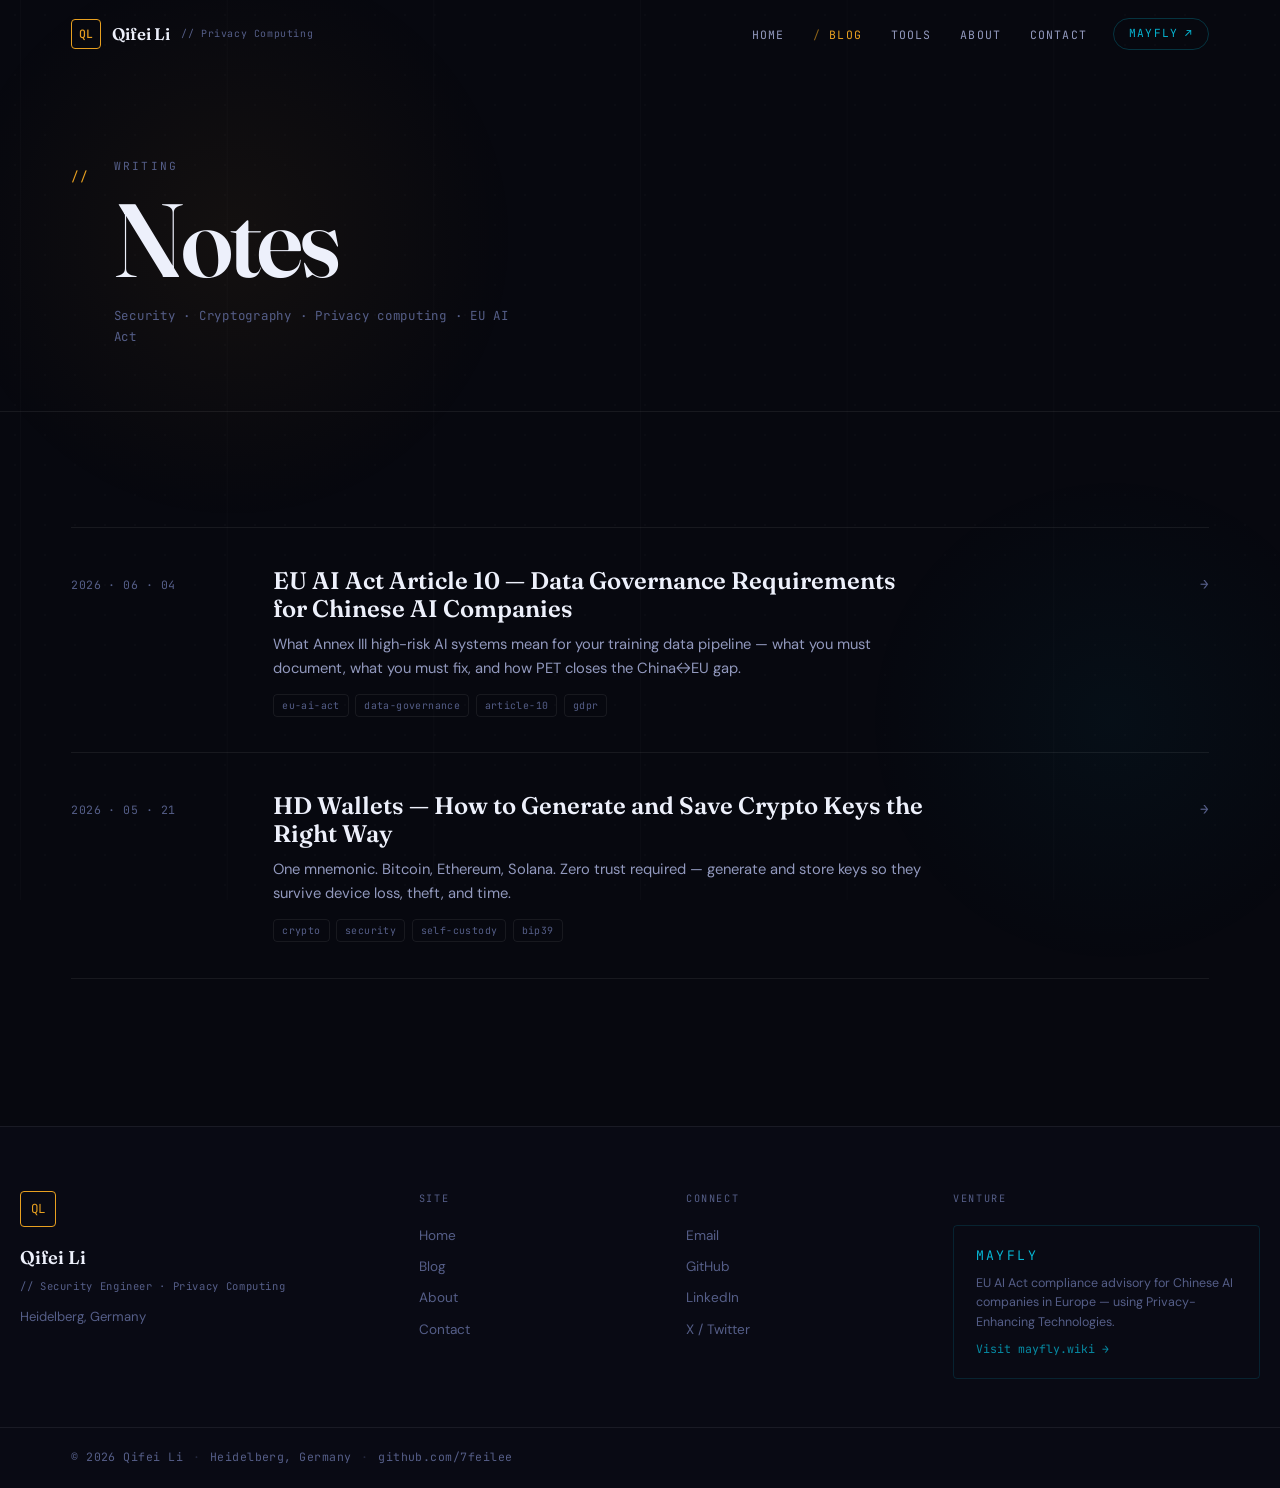
==== blog/index.html @ 4fc6ac73 "first commit" ====
<!DOCTYPE html>
<html lang="en">
<head>
  <meta charset="UTF-8" />
  <meta name="viewport" content="width=device-width, initial-scale=1.0" />
  <title>Blog — Qifei Li</title>
  <meta name="description" content="Thoughts on security engineering, cryptography, privacy computing, and the EU AI Act — by Qifei Li." />
  <link rel="icon" type="image/svg+xml" href="../favicon.svg" />
  <link rel="preconnect" href="https://fonts.googleapis.com" />
  <link rel="preconnect" href="https://fonts.gstatic.com" crossorigin />
  <link href="https://fonts.googleapis.com/css2?family=Fraunces:ital,opsz,wght@0,9..144,400;0,9..144,500;0,9..144,600;0,9..144,700;1,9..144,400;1,9..144,500;1,9..144,600&family=DM+Sans:ital,opsz,wght@0,9..40,300;0,9..40,400;0,9..40,500;1,9..40,400&family=JetBrains+Mono:wght@400;500&display=swap" rel="stylesheet" />
  <link rel="stylesheet" href="../site.css" />
  <style>
    .blog-list { display: flex; flex-direction: column; }
    .post { display: grid; grid-template-columns: 170px 1fr auto; gap: 2rem; align-items: baseline; padding: 2.2rem 0; border-top: 1px solid var(--line); text-decoration: none; color: inherit; transition: padding-left 0.25s, border-color 0.25s; }
    .post:last-child { border-bottom: 1px solid var(--line); }
    .post:hover { padding-left: 0.6rem; border-color: rgba(232,160,32,0.3); }
    .post-date { font-family: var(--font-mono); font-size: 0.72rem; letter-spacing: 0.04em; color: var(--text-3); padding-top: 0.4rem; }
    .post-body { max-width: 60ch; }
    .post-title { font-family: var(--font-display); font-size: 1.5rem; font-weight: 600; color: var(--text-1); line-height: 1.2; margin-bottom: 0.55rem; transition: color 0.2s; }
    .post:hover .post-title { color: var(--amber); }
    .post-tag { font-size: 0.92rem; color: var(--text-2); line-height: 1.6; margin-bottom: 0.85rem; }
    .post-tags { display: flex; flex-wrap: wrap; gap: 0.4rem; }
    .post-tags span { font-family: var(--font-mono); font-size: 0.62rem; letter-spacing: 0.04em; white-space: nowrap; color: var(--text-3); border: 1px solid var(--line); padding: 0.18rem 0.5rem; border-radius: var(--radius); }
    .post-arr { font-family: var(--font-mono); font-size: 0.9rem; color: var(--text-3); padding-top: 0.5rem; }
    .post:hover .post-arr { color: var(--amber); }
    @media (max-width: 700px) { .post { grid-template-columns: 1fr; gap: 0.7rem; } .post-arr { display: none; } }
  </style>
</head>
<body>
  <div class="blueprint" aria-hidden="true"></div>
  <div class="amb-glow a" aria-hidden="true"></div>
  <div class="amb-glow t" aria-hidden="true"></div>

  <nav id="nav">
    <div class="wrap nav-inner">
      <a href="../index.html" class="logo">
        <span class="logo-mark">QL</span>
        <span class="logo-name">Qifei&nbsp;Li</span>
        <span class="logo-tag">// Privacy&nbsp;Computing</span>
      </a>
      <ul class="nav-links">
        <li><a href="../index.html" class="nav-link">Home</a></li>
        <li><a href="../blog/index.html" class="nav-link active">Blog</a></li>
        <li><a href="../tools.html" class="nav-link">Tools</a></li>
        <li><a href="../about.html" class="nav-link">About</a></li>
        <li><a href="../contact.html" class="nav-link">Contact</a></li>
        <li><a href="https://mayfly.wiki" target="_blank" rel="noopener noreferrer" class="nav-venture"><span>MAYFLY</span> ↗</a></li>
      </ul>
      <button class="mobile-toggle" id="navToggle" aria-label="Toggle menu" aria-expanded="false"><span></span><span></span></button>
    </div>
    <div class="mobile-menu" id="mobileMenu">
      <a href="../index.html" class="mobile-link">Home</a>
      <a href="../blog/index.html" class="mobile-link">Blog</a>
      <a href="../tools.html" class="mobile-link">Tools</a>
      <a href="../about.html" class="mobile-link">About</a>
      <a href="../contact.html" class="mobile-link">Contact</a>
      <a href="https://mayfly.wiki" target="_blank" rel="noopener noreferrer" class="mobile-link mv">MAYFLY — EU AI Act Advisory ↗</a>
    </div>
  </nav>
  <header class="page-head">
    <div class="wrap page-head-row">
      <span class="page-head-idx">//</span>
      <div>
        <span class="page-kicker">Writing</span>
        <h1 class="page-h1">Notes</h1>
        <p class="page-sub">Security · Cryptography · Privacy computing · EU AI Act</p>
      </div>
    </div>
  </header>

  <section class="section">
    <div class="wrap">
      <div class="blog-list">
        <a href="eu-ai-act-art10-chinese-companies/" class="post" data-reveal>
          <span class="post-date">2026 · 06 · 04</span>
          <div class="post-body">
            <h2 class="post-title">EU AI Act Article 10 — Data Governance Requirements for Chinese AI Companies</h2>
            <p class="post-tag">What Annex III high-risk AI systems mean for your training data pipeline — what you must document, what you must fix, and how PET closes the China↔EU gap.</p>
            <div class="post-tags"><span>eu-ai-act</span><span>data-governance</span><span>article-10</span><span>gdpr</span></div>
          </div>
          <span class="post-arr">→</span>
        </a>
        <a href="hd-wallet-best-practices/" class="post" data-reveal data-delay="1">
          <span class="post-date">2026 · 05 · 21</span>
          <div class="post-body">
            <h2 class="post-title">HD Wallets — How to Generate and Save Crypto Keys the Right Way</h2>
            <p class="post-tag">One mnemonic. Bitcoin, Ethereum, Solana. Zero trust required — generate and store keys so they survive device loss, theft, and time.</p>
            <div class="post-tags"><span>crypto</span><span>security</span><span>self-custody</span><span>bip39</span></div>
          </div>
          <span class="post-arr">→</span>
        </a>
      </div>
    </div>
  </section>

  <footer class="footer">
    <div class="wrap footer-grid">
      <div>
        <div class="f-brand-mark">QL</div>
        <span class="f-brand-name">Qifei Li</span>
        <span class="f-brand-tag">// Security Engineer · Privacy Computing</span>
        <p class="f-brand-loc">Heidelberg, Germany</p>
      </div>
      <div>
        <p class="f-col-title">Site</p>
        <nav class="f-nav">
          <a href="../index.html" class="f-link">Home</a>
          <a href="../blog/index.html" class="f-link">Blog</a>
          <a href="../about.html" class="f-link">About</a>
          <a href="../contact.html" class="f-link">Contact</a>
        </nav>
      </div>
      <div>
        <p class="f-col-title">Connect</p>
        <nav class="f-nav">
          <a href="mailto:hello@mayfly.wiki" class="f-link">Email</a>
          <a href="https://github.com/7feilee" target="_blank" rel="noopener noreferrer" class="f-link">GitHub</a>
          <a href="https://www.linkedin.com/in/qifei-li-99860112a/" target="_blank" rel="noopener noreferrer" class="f-link">LinkedIn</a>
          <a href="https://x.com/7feilee" target="_blank" rel="noopener noreferrer" class="f-link">X / Twitter</a>
        </nav>
      </div>
      <div>
        <p class="f-col-title">Venture</p>
        <a href="https://mayfly.wiki" target="_blank" rel="noopener noreferrer" class="f-venture">
          <span class="f-venture-logo">MAYFLY</span>
          <span class="f-venture-desc">EU AI Act compliance advisory for Chinese AI companies in Europe — using Privacy-Enhancing Technologies.</span>
          <span class="f-venture-cta">Visit mayfly.wiki →</span>
        </a>
      </div>
    </div>
    <div class="footer-bottom">
      <div class="wrap footer-bottom-inner">
        <span>© 2026 Qifei Li</span><span class="sep">·</span>
        <span>Heidelberg, Germany</span><span class="sep">·</span>
        <a href="https://github.com/7feilee" target="_blank" rel="noopener noreferrer">github.com/7feilee</a>
      </div>
    </div>
  </footer>

  <script src="../site.js"></script>
</body>
</html>
---- site.css ----
/* ============================================================
   Qifei Li — Personal Site · "INSTRUMENT" redesign
   Shared design system — technical editorial precision
   Dark near-black · amber hot accent · teal reserved for Mayfly
   Fraunces (display) · DM Sans (body) · JetBrains Mono (data)
   ============================================================ */

:root {
  --bg:        #07080f;
  --bg-2:      #090a14;
  --surface:   #0e0f1c;
  --surface-2: #14152a;
  --line:      rgba(255,255,255,0.07);
  --line-2:    rgba(255,255,255,0.13);
  --grid-line: rgba(255,255,255,0.022);

  --amber:     #e8a020;
  --amber-2:   #f5c842;
  --amber-dim: rgba(232,160,32,0.12);
  --teal:      #06b6d4;
  --teal-dim:  rgba(6,182,212,0.10);
  --green:     #22c55e;

  --text-1:    #edf0fb;
  --text-2:    #9299be;
  --text-3:    #555e88;

  --font-display: 'Fraunces', 'Noto Serif SC', Georgia, serif;
  --font-body:    'DM Sans', 'Noto Sans SC', system-ui, sans-serif;
  --font-mono:    'JetBrains Mono', monospace;

  --nav-h:     68px;
  --maxw:      1240px;
  --gutter:    clamp(1.25rem, 4vw, 3.5rem);
  --radius:    4px;
  --radius-lg: 6px;
  --ease-out:  cubic-bezier(0.16, 1, 0.3, 1);
}

*, *::before, *::after { margin: 0; padding: 0; box-sizing: border-box; }

html {
  font-family: var(--font-body);
  scroll-behavior: smooth;
  -webkit-font-smoothing: antialiased;
  -moz-osx-font-smoothing: grayscale;
}

body {
  background: var(--bg);
  color: var(--text-1);
  line-height: 1.6;
  min-height: 100vh;
  overflow-x: hidden;
}

h1, h2, h3, h4 { font-family: var(--font-display); line-height: 1.08; color: var(--text-1); font-weight: 600; }
a { color: inherit; text-decoration: none; }
img { max-width: 100%; display: block; }
::selection { background: rgba(232,160,32,0.28); color: #fff; }

/* ── Blueprint grid background ─────────────────────────────── */
/* Fixed full-viewport faint vertical column rules + baseline dots */
.blueprint {
  position: fixed;
  inset: 0;
  z-index: 0;
  pointer-events: none;
}
.blueprint::before {
  /* vertical column rules aligned to the content grid */
  content: '';
  position: absolute;
  inset: 0;
  left: 50%;
  transform: translateX(-50%);
  width: 100%;
  max-width: var(--maxw);
  margin: 0 auto;
  background-image:
    linear-gradient(90deg, var(--grid-line) 0 1px, transparent 1px 100%);
  background-size: calc(100% / 6) 100%;
  opacity: 0.9;
}
.blueprint::after {
  content: '';
  position: absolute;
  inset: 0;
  background-image: radial-gradient(circle, rgba(255,255,255,0.018) 1px, transparent 1px);
  background-size: 30px 30px;
}

/* ambient hero glows (very subtle) */
.amb-glow {
  position: fixed;
  z-index: 0;
  pointer-events: none;
  border-radius: 50%;
}
.amb-glow.a {
  top: -8%; left: -6%;
  width: 620px; height: 620px;
  background: radial-gradient(circle, rgba(232,160,32,0.06) 0%, transparent 65%);
  animation: drift 16s ease-in-out infinite alternate;
}
.amb-glow.t {
  bottom: -10%; right: -8%;
  width: 540px; height: 540px;
  background: radial-gradient(circle, rgba(6,182,212,0.045) 0%, transparent 65%);
  animation: drift 20s ease-in-out infinite alternate-reverse;
}
@keyframes drift {
  0%   { transform: translate(0,0) scale(1); }
  100% { transform: translate(46px,-28px) scale(1.08); }
}

/* ── Layout primitives ─────────────────────────────────────── */
.wrap {
  position: relative;
  z-index: 1;
  width: 100%;
  max-width: var(--maxw);
  margin: 0 auto;
  padding-left: var(--gutter);
  padding-right: var(--gutter);
}

.rule {
  border: 0;
  border-top: 1px solid var(--line);
  width: 100%;
}

/* hairline divider carrying a mono label */
.div-label {
  position: relative;
  z-index: 1;
  display: flex;
  align-items: center;
  gap: 1.25rem;
  font-family: var(--font-mono);
  font-size: 0.66rem;
  letter-spacing: 0.18em;
  text-transform: uppercase;
  color: var(--text-3);
  padding: 1.1rem 0;
}
.div-label::before { content: ''; width: 14px; height: 1px; background: var(--amber); opacity: 0.6; flex-shrink: 0; }
.div-label::after  { content: ''; flex: 1; height: 1px; background: var(--line); }

/* Section + numbered marker */
.section { position: relative; z-index: 1; padding: clamp(4rem, 9vw, 8rem) 0; }
.section-top {
  display: flex;
  align-items: baseline;
  gap: 1.5rem;
  margin-bottom: 3rem;
}
.sec-index {
  font-family: var(--font-mono);
  font-size: 0.8rem;
  letter-spacing: 0.1em;
  color: var(--amber);
  flex-shrink: 0;
  padding-top: 0.4rem;
}
.sec-headings { flex: 1; }
.sec-kicker {
  font-family: var(--font-mono);
  font-size: 0.68rem;
  letter-spacing: 0.2em;
  text-transform: uppercase;
  color: var(--text-3);
  display: block;
  margin-bottom: 0.85rem;
}
.sec-h2 {
  font-size: clamp(2.1rem, 5vw, 3.6rem);
  font-weight: 600;
  letter-spacing: -0.02em;
  line-height: 1.0;
  color: var(--text-1);
}
.sec-h2 em {
  font-style: italic;
  background: linear-gradient(115deg, var(--amber), var(--amber-2));
  -webkit-background-clip: text; background-clip: text;
  -webkit-text-fill-color: transparent;
}

/* ── Buttons ───────────────────────────────────────────────── */
.btn {
  display: inline-flex;
  align-items: center;
  gap: 0.55rem;
  font-family: var(--font-mono);
  font-size: 0.74rem;
  letter-spacing: 0.08em;
  text-transform: uppercase;
  padding: 0.85rem 1.5rem;
  border-radius: var(--radius);
  border: 1px solid transparent;
  transition: background 0.2s, color 0.2s, border-color 0.2s, transform 0.2s, box-shadow 0.2s;
  cursor: pointer;
}
.btn-amber { background: var(--amber); color: #07080f; font-weight: 600; }
.btn-amber:hover { background: var(--amber-2); transform: translateY(-2px); box-shadow: 0 10px 30px rgba(232,160,32,0.25); }
.btn-teal { color: var(--teal); border-color: rgba(6,182,212,0.3); }
.btn-teal:hover { background: var(--teal-dim); border-color: rgba(6,182,212,0.6); transform: translateY(-2px); }
.btn-ghost { color: var(--text-2); border-color: var(--line); }
.btn-ghost:hover { color: var(--text-1); border-color: var(--line-2); background: rgba(255,255,255,0.04); }

/* ── Navigation ────────────────────────────────────────────── */
#nav {
  position: fixed;
  top: 0; left: 0; right: 0;
  z-index: 200;
  height: var(--nav-h);
  border-bottom: 1px solid transparent;
  transition: background 0.35s ease, border-color 0.35s ease, box-shadow 0.35s ease;
}
#nav.scrolled {
  background: rgba(7,8,15,0.82);
  backdrop-filter: blur(20px);
  -webkit-backdrop-filter: blur(20px);
  border-bottom-color: var(--line);
}
.nav-inner {
  display: flex; align-items: center; justify-content: space-between;
  height: var(--nav-h);
}
.logo { display: flex; align-items: center; gap: 0.7rem; }
.logo-mark {
  width: 30px; height: 30px;
  display: grid; place-items: center;
  border: 1px solid var(--amber);
  border-radius: var(--radius);
  font-family: var(--font-mono);
  font-size: 0.72rem;
  font-weight: 500;
  color: var(--amber);
  letter-spacing: 0.02em;
}
.logo-name { font-family: var(--font-display); font-weight: 600; font-size: 1.05rem; color: var(--text-1); letter-spacing: -0.01em; white-space: nowrap; flex-shrink: 0; }
.logo-tag  { font-family: var(--font-mono); font-size: 0.62rem; color: var(--text-3); letter-spacing: 0.06em; }
@media (max-width: 600px) { .logo-tag { display: none; } }

.nav-links { display: flex; align-items: center; list-style: none; gap: 0.1rem; }
.nav-link {
  font-family: var(--font-mono);
  font-size: 0.72rem;
  letter-spacing: 0.1em;
  text-transform: uppercase;
  color: var(--text-2);
  padding: 0.45rem 0.85rem;
  border-radius: var(--radius);
  transition: color 0.2s, background 0.2s;
}
.nav-link:hover { color: var(--text-1); background: rgba(255,255,255,0.05); }
.nav-link.active { color: var(--amber); }
.nav-link.active::before { content: '/ '; opacity: 0.6; }

.nav-venture {
  display: inline-flex; align-items: center; gap: 0.4rem;
  margin-left: 0.7rem;
  font-family: var(--font-mono);
  font-size: 0.7rem; letter-spacing: 0.12em;
  color: var(--teal);
  border: 1px solid rgba(6,182,212,0.25);
  padding: 0.4rem 0.9rem;
  border-radius: 20px;
  transition: background 0.2s, border-color 0.2s;
}
.nav-venture:hover { background: var(--teal-dim); border-color: rgba(6,182,212,0.5); }

.mobile-toggle {
  display: none; flex-direction: column; justify-content: center;
  background: none; border: none; cursor: pointer; gap: 6px; padding: 0.4rem;
}
.mobile-toggle span { display: block; width: 22px; height: 1.5px; background: var(--text-2); border-radius: 2px; transition: all 0.3s; }
.mobile-menu {
  display: none; flex-direction: column;
  padding: 0.75rem var(--gutter) 1.25rem;
  background: rgba(7,8,15,0.97);
  border-bottom: 1px solid var(--line);
  backdrop-filter: blur(20px);
}
.mobile-menu.open { display: flex; }
.mobile-link {
  padding: 0.85rem 0;
  font-family: var(--font-mono); font-size: 0.8rem; letter-spacing: 0.08em; text-transform: uppercase;
  color: var(--text-2); border-bottom: 1px solid var(--line); transition: color 0.2s;
}
.mobile-link:hover { color: var(--text-1); }
.mobile-link.mv { color: var(--teal); border-bottom: none; }
@media (max-width: 780px) {
  .nav-links { display: none; }
  .mobile-toggle { display: flex; }
}

/* ── Page header (inner pages) ─────────────────────────────── */
.page-head {
  position: relative; z-index: 1;
  padding: calc(var(--nav-h) + clamp(3rem,7vw,6rem)) 0 clamp(2.5rem,5vw,4rem);
  border-bottom: 1px solid var(--line);
}
.page-head-row { display: flex; align-items: flex-start; gap: 1.5rem; }
.page-head-idx {
  font-family: var(--font-mono); font-size: 0.8rem; letter-spacing: 0.1em;
  color: var(--amber); padding-top: 0.6rem; flex-shrink: 0;
}
.page-kicker {
  font-family: var(--font-mono); font-size: 0.7rem; letter-spacing: 0.2em;
  text-transform: uppercase; color: var(--text-3); display: block; margin-bottom: 1rem;
}
.page-h1 {
  font-size: clamp(3rem, 9vw, 6.5rem);
  font-weight: 600; letter-spacing: -0.03em; line-height: 0.92;
  margin-bottom: 1.1rem;
}
.page-h1 em { font-style: italic; color: var(--amber); }
.page-sub {
  font-family: var(--font-mono); font-size: 0.78rem; letter-spacing: 0.06em;
  color: var(--text-3); max-width: 60ch; line-height: 1.7;
}

/* ── Footer ────────────────────────────────────────────────── */
.footer { position: relative; z-index: 1; border-top: 1px solid var(--line); background: var(--bg-2); margin-top: 2rem; }
.footer-grid { display: grid; grid-template-columns: 1.6fr 1fr 1fr 1.4fr; gap: 3rem; padding: 4rem 0 3rem; }
.f-brand-mark {
  width: 36px; height: 36px; display: grid; place-items: center;
  border: 1px solid var(--amber); border-radius: var(--radius);
  font-family: var(--font-mono); font-size: 0.78rem; color: var(--amber);
  margin-bottom: 1rem;
}
.f-brand-name { display: block; font-family: var(--font-display); font-size: 1.15rem; font-weight: 600; color: var(--text-1); margin-bottom: 0.35rem; }
.f-brand-tag  { display: block; font-family: var(--font-mono); font-size: 0.66rem; color: var(--text-3); letter-spacing: 0.06em; margin-bottom: 0.7rem; }
.f-brand-loc  { font-size: 0.82rem; color: var(--text-3); }
.f-col-title  { font-family: var(--font-mono); font-size: 0.64rem; letter-spacing: 0.16em; text-transform: uppercase; color: var(--text-3); margin-bottom: 1.1rem; }
.f-nav { display: flex; flex-direction: column; gap: 0.6rem; }
.f-link { font-size: 0.85rem; color: var(--text-3); transition: color 0.2s; width: fit-content; }
.f-link:hover { color: var(--amber); }
.f-venture {
  display: flex; flex-direction: column; gap: 0.5rem;
  border: 1px solid rgba(6,182,212,0.15); border-radius: var(--radius);
  padding: 1.2rem 1.35rem; transition: border-color 0.25s, background 0.25s;
}
.f-venture:hover { border-color: rgba(6,182,212,0.4); background: var(--teal-dim); }
.f-venture-logo { font-family: var(--font-mono); font-size: 0.82rem; letter-spacing: 0.18em; color: var(--teal); }
.f-venture-desc { font-size: 0.78rem; color: var(--text-3); line-height: 1.55; }
.f-venture-cta  { font-family: var(--font-mono); font-size: 0.72rem; color: var(--teal); opacity: 0.75; }
.footer-bottom { border-top: 1px solid var(--line); padding: 1.3rem 0; }
.footer-bottom-inner { display: flex; align-items: center; gap: 0.6rem; flex-wrap: wrap; font-family: var(--font-mono); font-size: 0.72rem; letter-spacing: 0.04em; color: var(--text-3); }
.footer-bottom-inner .sep { opacity: 0.35; }
.footer-bottom-inner a { color: var(--text-3); transition: color 0.2s; }
.footer-bottom-inner a:hover { color: var(--text-2); }
@media (max-width: 880px) { .footer-grid { grid-template-columns: 1fr 1fr; gap: 2rem; } }
@media (max-width: 560px) { .footer-grid { grid-template-columns: 1fr; } }

/* ── Scroll reveal ─────────────────────────────────────────── */
[data-reveal] {
  opacity: 0;
  transform: translateY(24px);
  transition: opacity 0.7s var(--ease-out), transform 0.7s var(--ease-out);
}
[data-reveal].revealed { opacity: 1; transform: translateY(0); }
[data-delay='1'] { transition-delay: 0.08s; }
[data-delay='2'] { transition-delay: 0.16s; }
[data-delay='3'] { transition-delay: 0.24s; }
[data-delay='4'] { transition-delay: 0.32s; }
[data-delay='5'] { transition-delay: 0.40s; }
@media (prefers-reduced-motion: reduce) {
  [data-reveal] { opacity: 1; transform: none; transition: none; }
}

@keyframes load-in { from { opacity: 0; transform: translateY(20px); } to { opacity: 1; transform: translateY(0); } }
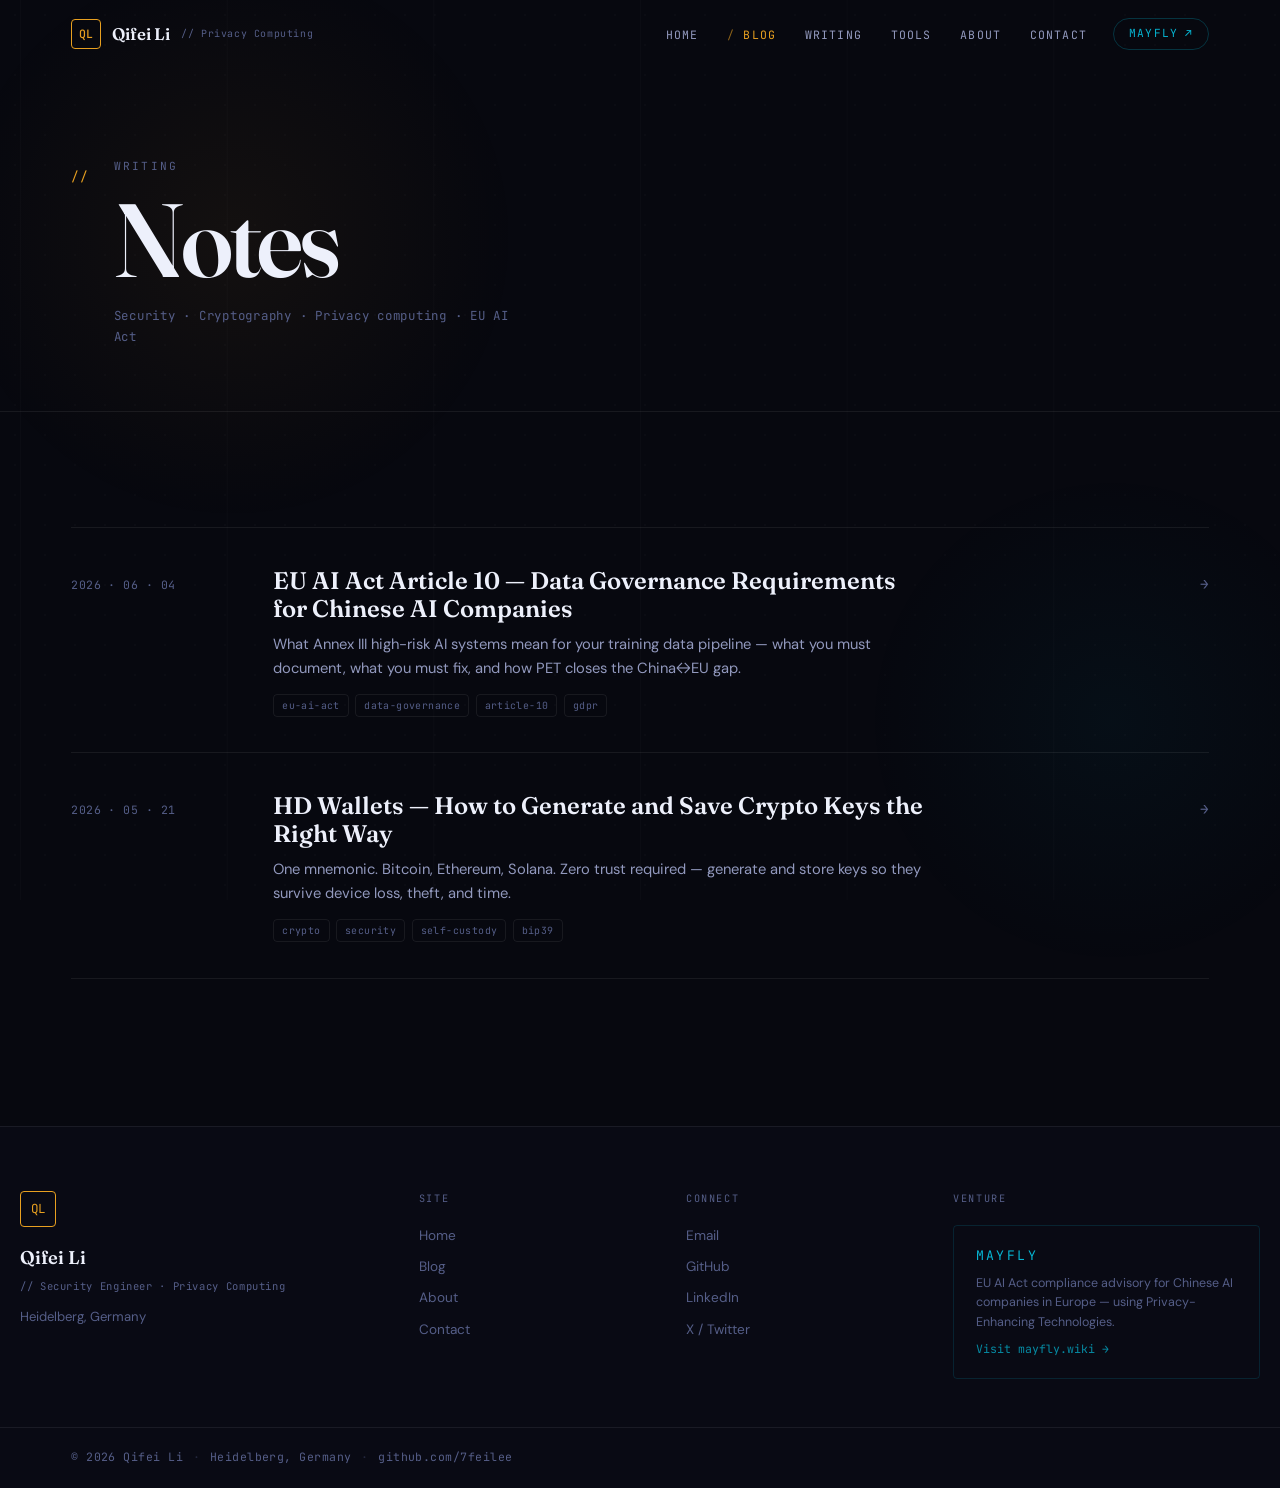
==== commit 8dd1118a: "Add Writing section linking all 9 hosted wikis - New writing.html: dedicated index of all GitHub Pag" ====
--- a/blog/index.html
+++ b/blog/index.html
@@ -42,6 +42,7 @@
       <ul class="nav-links">
         <li><a href="../index.html" class="nav-link">Home</a></li>
         <li><a href="../blog/index.html" class="nav-link active">Blog</a></li>
+        <li><a href="../writing.html" class="nav-link">Writing</a></li>
         <li><a href="../tools.html" class="nav-link">Tools</a></li>
         <li><a href="../about.html" class="nav-link">About</a></li>
         <li><a href="../contact.html" class="nav-link">Contact</a></li>
@@ -52,6 +53,7 @@
     <div class="mobile-menu" id="mobileMenu">
       <a href="../index.html" class="mobile-link">Home</a>
       <a href="../blog/index.html" class="mobile-link">Blog</a>
+      <a href="../writing.html" class="mobile-link">Writing</a>
       <a href="../tools.html" class="mobile-link">Tools</a>
       <a href="../about.html" class="mobile-link">About</a>
       <a href="../contact.html" class="mobile-link">Contact</a>
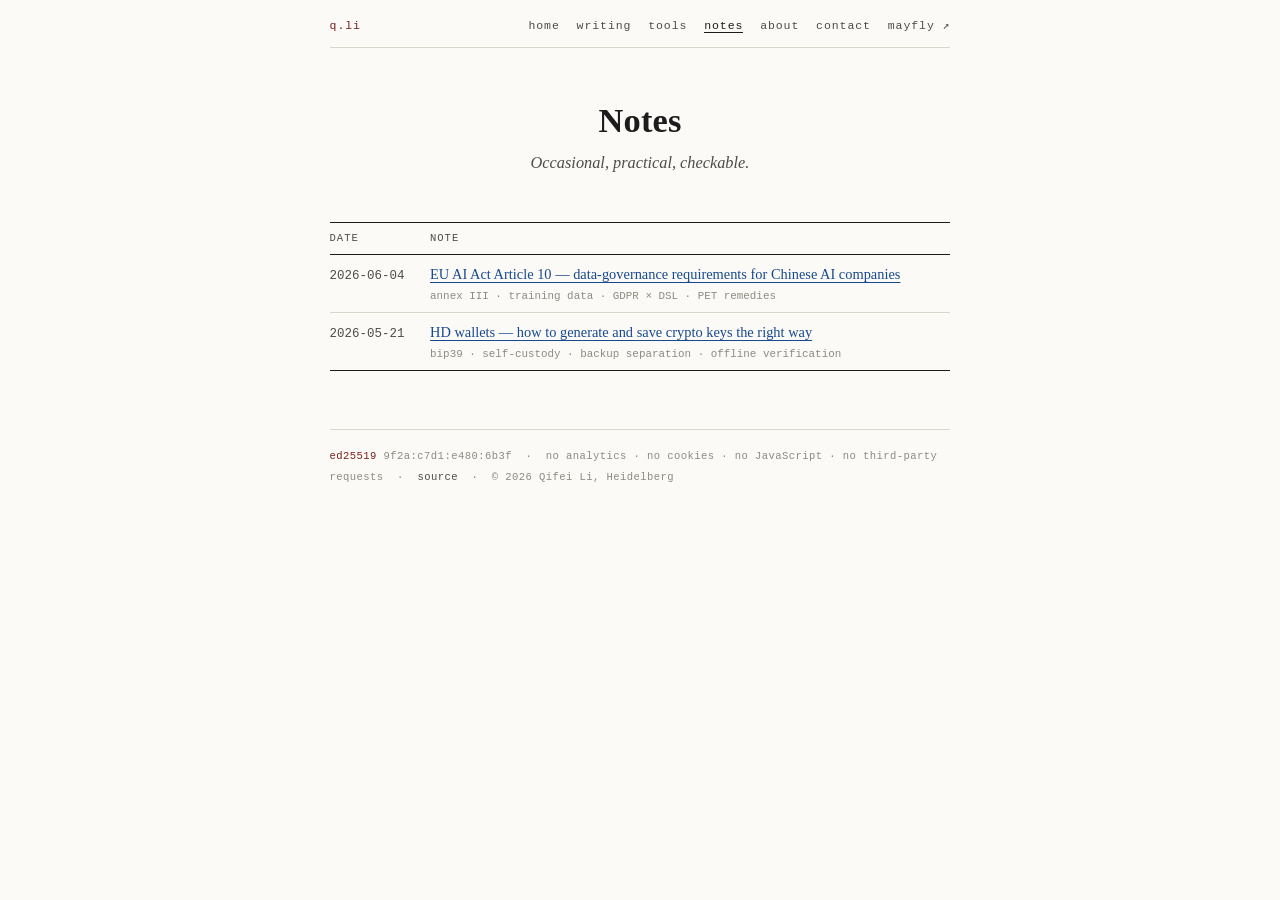
==== commit 01e397d4: "Rearchitect site as a paper: concise, math-like, verifiable - New design system (paper.css): journal" ====
--- a/blog/index.html
+++ b/blog/index.html
@@ -3,143 +3,61 @@
 <head>
   <meta charset="UTF-8" />
   <meta name="viewport" content="width=device-width, initial-scale=1.0" />
-  <title>Blog — Qifei Li</title>
-  <meta name="description" content="Thoughts on security engineering, cryptography, privacy computing, and the EU AI Act — by Qifei Li." />
+  <title>Notes — Qifei Li</title>
+  <meta name="description" content="Notes by Qifei Li on the EU AI Act, privacy computing, and applied security." />
   <link rel="icon" type="image/svg+xml" href="../favicon.svg" />
-  <link rel="preconnect" href="https://fonts.googleapis.com" />
-  <link rel="preconnect" href="https://fonts.gstatic.com" crossorigin />
-  <link href="https://fonts.googleapis.com/css2?family=Fraunces:ital,opsz,wght@0,9..144,400;0,9..144,500;0,9..144,600;0,9..144,700;1,9..144,400;1,9..144,500;1,9..144,600&family=DM+Sans:ital,opsz,wght@0,9..40,300;0,9..40,400;0,9..40,500;1,9..40,400&family=JetBrains+Mono:wght@400;500&display=swap" rel="stylesheet" />
-  <link rel="stylesheet" href="../site.css" />
-  <style>
-    .blog-list { display: flex; flex-direction: column; }
-    .post { display: grid; grid-template-columns: 170px 1fr auto; gap: 2rem; align-items: baseline; padding: 2.2rem 0; border-top: 1px solid var(--line); text-decoration: none; color: inherit; transition: padding-left 0.25s, border-color 0.25s; }
-    .post:last-child { border-bottom: 1px solid var(--line); }
-    .post:hover { padding-left: 0.6rem; border-color: rgba(232,160,32,0.3); }
-    .post-date { font-family: var(--font-mono); font-size: 0.72rem; letter-spacing: 0.04em; color: var(--text-3); padding-top: 0.4rem; }
-    .post-body { max-width: 60ch; }
-    .post-title { font-family: var(--font-display); font-size: 1.5rem; font-weight: 600; color: var(--text-1); line-height: 1.2; margin-bottom: 0.55rem; transition: color 0.2s; }
-    .post:hover .post-title { color: var(--amber); }
-    .post-tag { font-size: 0.92rem; color: var(--text-2); line-height: 1.6; margin-bottom: 0.85rem; }
-    .post-tags { display: flex; flex-wrap: wrap; gap: 0.4rem; }
-    .post-tags span { font-family: var(--font-mono); font-size: 0.62rem; letter-spacing: 0.04em; white-space: nowrap; color: var(--text-3); border: 1px solid var(--line); padding: 0.18rem 0.5rem; border-radius: var(--radius); }
-    .post-arr { font-family: var(--font-mono); font-size: 0.9rem; color: var(--text-3); padding-top: 0.5rem; }
-    .post:hover .post-arr { color: var(--amber); }
-    @media (max-width: 700px) { .post { grid-template-columns: 1fr; gap: 0.7rem; } .post-arr { display: none; } }
-  </style>
+  <link rel="stylesheet" href="../paper.css" />
 </head>
 <body>
-  <div class="blueprint" aria-hidden="true"></div>
-  <div class="amb-glow a" aria-hidden="true"></div>
-  <div class="amb-glow t" aria-hidden="true"></div>
+<div class="sheet">
 
-  <nav id="nav">
-    <div class="wrap nav-inner">
-      <a href="../index.html" class="logo">
-        <span class="logo-mark">QL</span>
-        <span class="logo-name">Qifei&nbsp;Li</span>
-        <span class="logo-tag">// Privacy&nbsp;Computing</span>
-      </a>
-      <ul class="nav-links">
-        <li><a href="../index.html" class="nav-link">Home</a></li>
-        <li><a href="../blog/index.html" class="nav-link active">Blog</a></li>
-        <li><a href="../writing.html" class="nav-link">Writing</a></li>
-        <li><a href="../tools.html" class="nav-link">Tools</a></li>
-        <li><a href="../about.html" class="nav-link">About</a></li>
-        <li><a href="../contact.html" class="nav-link">Contact</a></li>
-        <li><a href="https://mayfly.wiki" target="_blank" rel="noopener noreferrer" class="nav-venture"><span>MAYFLY</span> ↗</a></li>
-      </ul>
-      <button class="mobile-toggle" id="navToggle" aria-label="Toggle menu" aria-expanded="false"><span></span><span></span></button>
-    </div>
-    <div class="mobile-menu" id="mobileMenu">
-      <a href="../index.html" class="mobile-link">Home</a>
-      <a href="../blog/index.html" class="mobile-link">Blog</a>
-      <a href="../writing.html" class="mobile-link">Writing</a>
-      <a href="../tools.html" class="mobile-link">Tools</a>
-      <a href="../about.html" class="mobile-link">About</a>
-      <a href="../contact.html" class="mobile-link">Contact</a>
-      <a href="https://mayfly.wiki" target="_blank" rel="noopener noreferrer" class="mobile-link mv">MAYFLY — EU AI Act Advisory ↗</a>
-    </div>
+  <nav class="line">
+    <a class="mark" href="../index.html">q.li</a>
+    <ul>
+      <li><a href="../index.html">home</a></li>
+      <li><a href="../writing.html">writing</a></li>
+      <li><a href="../tools.html">tools</a></li>
+      <li><a href="index.html" aria-current="page">notes</a></li>
+      <li><a href="../about.html">about</a></li>
+      <li><a href="../contact.html">contact</a></li>
+      <li><a href="https://mayfly.wiki" target="_blank" rel="noopener noreferrer">mayfly&nbsp;↗</a></li>
+    </ul>
   </nav>
-  <header class="page-head">
-    <div class="wrap page-head-row">
-      <span class="page-head-idx">//</span>
-      <div>
-        <span class="page-kicker">Writing</span>
-        <h1 class="page-h1">Notes</h1>
-        <p class="page-sub">Security · Cryptography · Privacy computing · EU AI Act</p>
-      </div>
-    </div>
+
+  <header class="title">
+    <h1>Notes</h1>
+    <p class="role">Occasional, practical, checkable.</p>
   </header>
 
-  <section class="section">
-    <div class="wrap">
-      <div class="blog-list">
-        <a href="eu-ai-act-art10-chinese-companies/" class="post" data-reveal>
-          <span class="post-date">2026 · 06 · 04</span>
-          <div class="post-body">
-            <h2 class="post-title">EU AI Act Article 10 — Data Governance Requirements for Chinese AI Companies</h2>
-            <p class="post-tag">What Annex III high-risk AI systems mean for your training data pipeline — what you must document, what you must fix, and how PET closes the China↔EU gap.</p>
-            <div class="post-tags"><span>eu-ai-act</span><span>data-governance</span><span>article-10</span><span>gdpr</span></div>
-          </div>
-          <span class="post-arr">→</span>
-        </a>
-        <a href="hd-wallet-best-practices/" class="post" data-reveal data-delay="1">
-          <span class="post-date">2026 · 05 · 21</span>
-          <div class="post-body">
-            <h2 class="post-title">HD Wallets — How to Generate and Save Crypto Keys the Right Way</h2>
-            <p class="post-tag">One mnemonic. Bitcoin, Ethereum, Solana. Zero trust required — generate and store keys so they survive device loss, theft, and time.</p>
-            <div class="post-tags"><span>crypto</span><span>security</span><span>self-custody</span><span>bip39</span></div>
-          </div>
-          <span class="post-arr">→</span>
-        </a>
-      </div>
-    </div>
+  <section class="sec">
+    <table class="bt">
+      <thead><tr><th>Date</th><th>Note</th></tr></thead>
+      <tbody>
+        <tr>
+          <td class="num">2026-06-04</td>
+          <td>
+            <a href="eu-ai-act-art10-chinese-companies/index.html">EU AI Act Article 10 — data-governance requirements for Chinese AI companies</a>
+            <span style="display:block;font-family:var(--mono);font-size:0.68rem;color:var(--faint);margin-top:0.15rem">annex III · training data · GDPR × DSL · PET remedies</span>
+          </td>
+        </tr>
+        <tr>
+          <td class="num">2026-05-21</td>
+          <td>
+            <a href="hd-wallet-best-practices/index.html">HD wallets — how to generate and save crypto keys the right way</a>
+            <span style="display:block;font-family:var(--mono);font-size:0.68rem;color:var(--faint);margin-top:0.15rem">bip39 · self-custody · backup separation · offline verification</span>
+          </td>
+        </tr>
+      </tbody>
+    </table>
   </section>
 
-  <footer class="footer">
-    <div class="wrap footer-grid">
-      <div>
-        <div class="f-brand-mark">QL</div>
-        <span class="f-brand-name">Qifei Li</span>
-        <span class="f-brand-tag">// Security Engineer · Privacy Computing</span>
-        <p class="f-brand-loc">Heidelberg, Germany</p>
-      </div>
-      <div>
-        <p class="f-col-title">Site</p>
-        <nav class="f-nav">
-          <a href="../index.html" class="f-link">Home</a>
-          <a href="../blog/index.html" class="f-link">Blog</a>
-          <a href="../about.html" class="f-link">About</a>
-          <a href="../contact.html" class="f-link">Contact</a>
-        </nav>
-      </div>
-      <div>
-        <p class="f-col-title">Connect</p>
-        <nav class="f-nav">
-          <a href="mailto:hello@mayfly.wiki" class="f-link">Email</a>
-          <a href="https://github.com/7feilee" target="_blank" rel="noopener noreferrer" class="f-link">GitHub</a>
-          <a href="https://www.linkedin.com/in/qifei-li-99860112a/" target="_blank" rel="noopener noreferrer" class="f-link">LinkedIn</a>
-          <a href="https://x.com/7feilee" target="_blank" rel="noopener noreferrer" class="f-link">X / Twitter</a>
-        </nav>
-      </div>
-      <div>
-        <p class="f-col-title">Venture</p>
-        <a href="https://mayfly.wiki" target="_blank" rel="noopener noreferrer" class="f-venture">
-          <span class="f-venture-logo">MAYFLY</span>
-          <span class="f-venture-desc">EU AI Act compliance advisory for Chinese AI companies in Europe — using Privacy-Enhancing Technologies.</span>
-          <span class="f-venture-cta">Visit mayfly.wiki →</span>
-        </a>
-      </div>
-    </div>
-    <div class="footer-bottom">
-      <div class="wrap footer-bottom-inner">
-        <span>© 2026 Qifei Li</span><span class="sep">·</span>
-        <span>Heidelberg, Germany</span><span class="sep">·</span>
-        <a href="https://github.com/7feilee" target="_blank" rel="noopener noreferrer">github.com/7feilee</a>
-      </div>
-    </div>
+  <footer class="colophon">
+    <span class="k">ed25519</span> 9f2a:c7d1:e480:6b3f &nbsp;·&nbsp;
+    no analytics · no cookies · no JavaScript · no third-party requests &nbsp;·&nbsp;
+    <a href="https://github.com/7feilee/7feilee.github.io" target="_blank" rel="noopener noreferrer">source</a> &nbsp;·&nbsp;
+    © 2026 Qifei Li, Heidelberg
   </footer>
 
-  <script src="../site.js"></script>
+</div>
 </body>
-</html>+</html>
--- a/paper.css
+++ b/paper.css
@@ -0,0 +1,203 @@
+/* ─────────────────────────────────────────────────────────────
+   paper.css — a journal-article design system.
+   Plain HTML. No JavaScript. No third-party requests.
+   ───────────────────────────────────────────────────────────── */
+
+:root {
+  --paper:  #fbfaf6;
+  --ink:    #1c1c1c;
+  --muted:  #4c4c48;
+  --faint:  #8b8b82;
+  --rule:   #1c1c1c;               /* booktabs heavy rule */
+  --hair:   #d9d6cb;               /* hairline */
+  --accent: #7a1f1f;               /* section numbers, labels (journal maroon) */
+  --link:   #17498f;               /* classic navy hyperlink */
+  --serif:  'Charter', 'Bitstream Charter', 'Sitka Text', 'Iowan Old Style',
+            Cambria, Georgia, 'Times New Roman', 'Songti SC', 'SimSun', serif;
+  --mono:   ui-monospace, 'SF Mono', 'Cascadia Mono', Menlo, Consolas,
+            'Liberation Mono', monospace;
+  --measure: 41.5rem;
+}
+
+* { box-sizing: border-box; }
+html { -webkit-text-size-adjust: 100%; }
+body {
+  margin: 0;
+  background: var(--paper);
+  color: var(--ink);
+  font-family: var(--serif);
+  font-size: 17px;
+  line-height: 1.62;
+  font-kerning: normal;
+  font-variant-numeric: oldstyle-nums;
+  -webkit-font-smoothing: antialiased;
+}
+::selection { background: #e9e2cf; }
+
+.sheet { max-width: var(--measure); margin: 0 auto; padding: 0 1.35rem 4.5rem; }
+
+a { color: var(--link); text-decoration: underline; text-decoration-thickness: 1px; text-underline-offset: 2.5px; }
+a:hover { color: var(--accent); }
+a.quiet { color: inherit; text-decoration: none; }
+a.quiet:hover { color: var(--link); }
+
+/* ── top nav — one discreet line ─────────────────────────── */
+nav.line {
+  display: flex; flex-wrap: wrap; align-items: baseline; justify-content: space-between;
+  gap: 0.35rem 1.2rem;
+  padding: 1.05rem 0 0.75rem;
+  border-bottom: 1px solid var(--hair);
+  font-family: var(--mono); font-size: 0.72rem; letter-spacing: 0.08em;
+}
+nav.line .mark { color: var(--accent); font-weight: 500; text-decoration: none; }
+nav.line .mark:hover { color: var(--link); }
+nav.line ul { list-style: none; display: flex; flex-wrap: wrap; gap: 0.35rem 1.05rem; margin: 0; padding: 0; }
+nav.line a { color: var(--muted); text-decoration: none; text-transform: lowercase; }
+nav.line a:hover { color: var(--ink); }
+nav.line a[aria-current="page"] { color: var(--ink); border-bottom: 1px solid var(--ink); }
+
+/* ── title block (\maketitle) ────────────────────────────── */
+header.title { text-align: center; padding: 3.3rem 0 0; }
+header.title h1 {
+  font-size: 2.15rem; font-weight: 700; letter-spacing: 0.005em;
+  margin: 0 0 0.55rem; line-height: 1.15;
+}
+header.title .role { font-size: 1.02rem; font-style: italic; color: var(--muted); margin: 0 0 0.4rem; }
+header.title .affil { font-family: var(--mono); font-size: 0.72rem; letter-spacing: 0.06em; color: var(--faint); margin: 0 0 0.85rem; }
+header.title .links { font-family: var(--mono); font-size: 0.73rem; letter-spacing: 0.02em; color: var(--muted); margin: 0; }
+header.title .links a { color: var(--link); text-decoration: none; }
+header.title .links a:hover { text-decoration: underline; }
+header.title .links .sep { color: var(--hair); margin: 0 0.35rem; }
+header.title .rev { font-family: var(--mono); font-size: 0.68rem; color: var(--faint); margin: 0.9rem 0 0; }
+
+/* ── abstract ─────────────────────────────────────────────── */
+.abstract {
+  margin: 2.5rem auto 0; max-width: 36.5rem;
+  font-size: 0.94rem; line-height: 1.7;
+  text-align: justify; hyphens: auto; -webkit-hyphens: auto;
+}
+.abstract .lbl { font-weight: 700; }
+.abstract .lbl::after { content: '\2002'; }
+
+/* theorem-style environment */
+.premise {
+  margin: 1.5rem auto 0; max-width: 36.5rem;
+  font-size: 0.94rem; line-height: 1.7; font-style: italic;
+  text-align: justify; hyphens: auto;
+}
+.premise .lbl { font-style: normal; font-weight: 700; }
+.premise .lbl::after { content: '\2002'; }
+
+/* ── sections ─────────────────────────────────────────────── */
+section.sec { margin-top: 2.9rem; }
+h2.sec-h {
+  font-size: 1.22rem; font-weight: 700; margin: 0 0 0.9rem; line-height: 1.3;
+}
+h2.sec-h .no { color: var(--accent); font-variant-numeric: lining-nums; margin-right: 0.55em; }
+h3.sub-h { font-size: 1rem; font-weight: 700; font-style: italic; margin: 1.5rem 0 0.55rem; }
+p { margin: 0 0 0.9rem; }
+.just { text-align: justify; hyphens: auto; -webkit-hyphens: auto; }
+.small { font-size: 0.9rem; }
+.muted { color: var(--muted); }
+.fn { font-size: 0.82rem; color: var(--muted); line-height: 1.55; }
+.fn .mk { color: var(--accent); }
+
+/* ── booktabs tables ──────────────────────────────────────── */
+table.bt {
+  width: 100%; border-collapse: collapse;
+  font-size: 0.9rem; line-height: 1.5;
+  border-top: 1.5px solid var(--rule);
+  border-bottom: 1.5px solid var(--rule);
+  margin: 0 0 0.75rem;
+}
+table.bt th {
+  font-family: var(--mono); font-weight: 500; font-size: 0.66rem;
+  letter-spacing: 0.09em; text-transform: uppercase; color: var(--muted);
+  text-align: left; padding: 0.5rem 1rem 0.45rem 0;
+  border-bottom: 1px solid var(--rule);
+}
+table.bt td { padding: 0.52rem 1rem 0.52rem 0; vertical-align: baseline; }
+table.bt th:last-child, table.bt td:last-child { padding-right: 0; }
+table.bt tr + tr td { border-top: 1px solid var(--hair); }
+table.bt .num { font-family: var(--mono); font-size: 0.78rem; color: var(--muted); white-space: nowrap; }
+table.bt .idx { font-family: var(--mono); font-size: 0.75rem; color: var(--accent); white-space: nowrap; }
+table.bt .zh  { font-weight: 700; }
+table.bt .en  { display: block; font-family: var(--mono); font-size: 0.68rem; letter-spacing: 0.02em; color: var(--faint); margin-top: 0.1rem; }
+
+/* ── reference list (publications) ────────────────────────── */
+ol.refs { list-style: none; margin: 0; padding: 0; counter-reset: ref; }
+ol.refs li {
+  counter-increment: ref;
+  display: grid; grid-template-columns: 2.3rem 1fr; gap: 0 0.4rem;
+  font-size: 0.92rem; line-height: 1.6; margin-bottom: 0.7rem;
+}
+ol.refs li::before { content: '[' counter(ref) ']'; font-family: var(--mono); font-size: 0.78rem; color: var(--accent); padding-top: 0.12em; }
+ol.refs .t { font-style: italic; }
+ol.refs .v { font-variant: small-caps; letter-spacing: 0.02em; }
+
+/* ── generic numbered list (writing index, notes) ─────────── */
+ol.plain { margin: 0; padding-left: 1.4rem; }
+ol.plain li { margin-bottom: 0.55rem; font-size: 0.94rem; }
+ol.plain li::marker { font-family: var(--mono); font-size: 0.8rem; color: var(--accent); }
+
+dl.kv { margin: 0; font-size: 0.93rem; }
+dl.kv div { display: grid; grid-template-columns: 9.5rem 1fr; gap: 0 1rem; padding: 0.45rem 0; border-top: 1px solid var(--hair); }
+dl.kv div:last-child { border-bottom: 1px solid var(--hair); }
+dl.kv dt { font-family: var(--mono); font-size: 0.68rem; letter-spacing: 0.07em; text-transform: uppercase; color: var(--muted); padding-top: 0.28em; }
+dl.kv dd { margin: 0; }
+@media (max-width: 560px) { dl.kv div { grid-template-columns: 1fr; gap: 0.1rem; } }
+
+/* ── article prose (notes) ────────────────────────────────── */
+.post-head { text-align: center; padding: 3rem 0 0; }
+.post-head h1 { font-size: 1.75rem; font-weight: 700; line-height: 1.22; margin: 0 0 0.55rem; }
+.post-head .tagline { font-style: italic; color: var(--muted); font-size: 0.98rem; margin: 0 0 0.6rem; }
+.post-head .meta { font-family: var(--mono); font-size: 0.7rem; letter-spacing: 0.05em; color: var(--faint); }
+.post-head .meta .tag { color: var(--muted); }
+.post-head + .prose { margin-top: 2.4rem; }
+
+.prose { font-size: 0.98rem; line-height: 1.72; }
+.prose p { margin: 0 0 1rem; text-align: justify; hyphens: auto; -webkit-hyphens: auto; }
+.prose h2 { font-size: 1.18rem; font-weight: 700; margin: 2.1rem 0 0.8rem; }
+.prose h3 { font-size: 1rem; font-weight: 700; font-style: italic; margin: 1.6rem 0 0.5rem; }
+.prose ul, .prose ol { margin: 0 0 1rem; padding-left: 1.5rem; }
+.prose li { margin-bottom: 0.45rem; }
+.prose hr { border: none; border-top: 1px solid var(--hair); margin: 1.9rem auto; width: 34%; }
+.prose blockquote {
+  margin: 1.2rem 0; padding: 0.15rem 0 0.15rem 1.1rem;
+  border-left: 2.5px solid var(--accent); font-style: italic; color: var(--muted);
+}
+.prose code {
+  font-family: var(--mono); font-size: 0.82em;
+  background: #f1efe6; border: 1px solid #e4e1d3; border-radius: 3px; padding: 0.06em 0.32em;
+}
+.prose pre {
+  background: #f4f2ea; border: 1px solid var(--hair); border-radius: 4px;
+  padding: 0.9rem 1rem; overflow-x: auto; font-size: 0.8rem; line-height: 1.55; margin: 0 0 1rem;
+}
+.prose pre code { background: none; border: none; padding: 0; font-size: inherit; }
+.prose table { width: 100%; border-collapse: collapse; font-size: 0.88rem; margin: 0 0 1rem;
+  border-top: 1.5px solid var(--rule); border-bottom: 1.5px solid var(--rule); }
+.prose table th { font-family: var(--mono); font-size: 0.64rem; letter-spacing: 0.08em; text-transform: uppercase;
+  color: var(--muted); text-align: left; padding: 0.45rem 0.9rem 0.4rem 0; border-bottom: 1px solid var(--rule); }
+.prose table td { padding: 0.45rem 0.9rem 0.45rem 0; vertical-align: baseline; }
+.prose table tr + tr td { border-top: 1px solid var(--hair); }
+.prose ul.task { list-style: none; padding-left: 0.2rem; }
+.prose ul.task li { display: flex; gap: 0.6rem; align-items: baseline; }
+.prose ul.task .cb { flex: none; font-family: var(--mono); }
+.prose ul.task .cb::before { content: '\2610'; color: var(--accent); }
+.backlink { font-family: var(--mono); font-size: 0.72rem; margin-top: 2.6rem; }
+
+/* ── footer / colophon ────────────────────────────────────── */
+footer.colophon {
+  margin-top: 3.6rem; padding-top: 1rem; border-top: 1px solid var(--hair);
+  font-family: var(--mono); font-size: 0.66rem; letter-spacing: 0.04em;
+  color: var(--faint); line-height: 2;
+}
+footer.colophon a { color: var(--muted); text-decoration: none; }
+footer.colophon a:hover { color: var(--link); text-decoration: underline; }
+footer.colophon .k { color: var(--accent); }
+
+@media print {
+  nav.line, .backlink { display: none; }
+  body { background: #fff; }
+}
